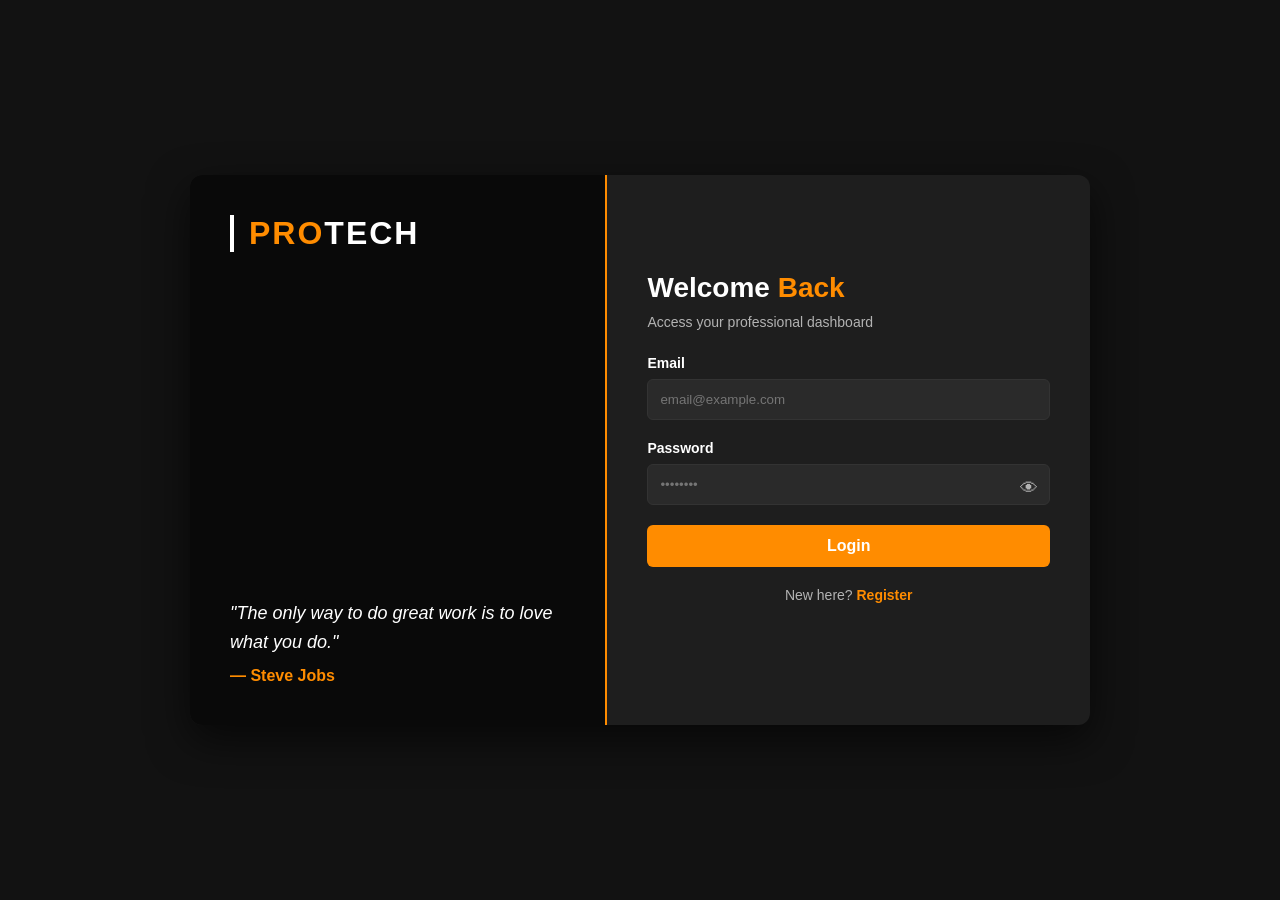
==== index.html @ ca40b7a2 "Initial commit" ====
<!DOCTYPE html>
<html lang="en">
<head>
    <meta charset="UTF-8">
    <meta name="viewport" content="width=device-width, initial-scale=1.0">
    <title>Login | ProTech</title>
    <link rel="stylesheet" href="style.css">
</head>
<body>
    <div class="split-screen">
        <div class="left-panel">
            <div class="logo-section">
                <h1>PRO<span style="color:white">TECH</span></h1>
            </div>
            <div class="quote-section">
                <blockquote>"The only way to do great work is to love what you do."</blockquote>
                <span>— Steve Jobs</span>
            </div>
        </div>

        <div class="right-panel">
            <form id="loginForm">
                <h2>Welcome <span class="highlight">Back</span></h2>
                <p>Access your professional dashboard</p>
                
                <div class="input-group">
                    <label>Email</label>
                    <input type="email" id="email" placeholder="email@example.com" required>
                    <span id="emailError" class="error-msg">Please enter a valid email.</span>
                </div>
                
                <div class="input-group">
                    <label>Password</label>
                    <input type="password" id="password" placeholder="••••••••" required>
                    <span class="toggle-password" id="eyeIcon">👁</span>
                    <span id="passError" class="error-msg">Password must be at least 6 characters.</span>
                </div>
                
                <script>
                    const passwordInput = document.getElementById('password');
                    const eyeIcon = document.getElementById('eyeIcon');

                    eyeIcon.addEventListener('click', function () {
                        // Toggle the type attribute
                        const type = passwordInput.getAttribute('type') === 'password' ? 'text' : 'password';
                        passwordInput.setAttribute('type', type);
                        
                        // Optional: Change the icon look when clicked
                        this.style.color = type === 'text' ? '#FF8C00' : '#B3B3B3';
                    });

                    // Keep your existing validation logic here...
                </script>

                <button type="submit" class="btn-primary">Login</button>
                <p class="switch-text">New here? <a href="register.html">Register</a></p>
            </form>
        </div>
    </div>

    <script>
        const loginForm = document.getElementById('loginForm');
        
        loginForm.addEventListener('submit', (e) => {
            let valid = true;
            const email = document.getElementById('email').value;
            const password = document.getElementById('password').value;

            // Reset errors
            document.querySelectorAll('.error-msg').forEach(msg => msg.style.display = 'none');

            // Simple Logic Validation
            if (!email.includes('@')) {
                document.getElementById('emailError').style.display = 'block';
                valid = false;
            }
            if (password.length < 6) {
                document.getElementById('passError').style.display = 'block';
                valid = false;
            }

            if (!valid) e.preventDefault();
        });
    </script>
</body>
</html>
---- style.css ----
/* General Reset */
* {
    margin: 0;
    padding: 0;
    box-sizing: border-box;
    font-family: 'Segoe UI', Tahoma, Geneva, Verdana, sans-serif;
}

body {
    background-color: #121212; /* Deep Black */
    color: #ffffff;
    display: flex;
    justify-content: center;
    align-items: center;
    height: 100vh;
}

.container {
    width: 100%;
    max-width: 400px;
    padding: 20px;
}

.form-card {
    background-color: #1e1e1e; /* Dark Gray Card */
    padding: 40px;
    border-radius: 12px;
    box-shadow: 0 10px 30px rgba(0,0,0,0.5);
    border-top: 5px solid #FF8C00; /* Orange Accent */
}

h2 {
    margin-bottom: 10px;
    font-size: 28px;
}

.highlight {
    color: #FF8C00;
}

p {
    color: #B3B3B3;
    margin-bottom: 25px;
    font-size: 14px;
}

.input-group {
    margin-bottom: 20px;
}

label {
    display: block;
    margin-bottom: 8px;
    font-weight: 600;
    font-size: 14px;
}

input {
    width: 100%;
    padding: 12px;
    border-radius: 6px;
    border: 1px solid #333;
    background-color: #2a2a2a;
    color: white;
    outline: none;
    transition: border 0.3s;
}

input:focus {
    border-color: #FF8C00;
}

.btn-primary {
    width: 100%;
    padding: 12px;
    background-color: #FF8C00;
    border: none;
    border-radius: 6px;
    color: white;
    font-weight: bold;
    cursor: pointer;
    font-size: 16px;
    transition: background 0.3s;
}

.btn-primary:hover {
    background-color: #e67e00;
}

.switch-text {
    margin-top: 20px;
    text-align: center;
}

.switch-text a {
    color: #FF8C00;
    text-decoration: none;
    font-weight: bold;
}

/* Previous styles remain, add/update these: */

body {
    background-color: #121212;
    color: #ffffff;
    height: 100vh;
    display: flex;
    justify-content: center;
    align-items: center;
    overflow: hidden;
}

/* New Layout Wrapper */
.split-screen {
    display: flex;
    width: 900px; /* Fixed width for a professional look */
    height: 550px;
    background-color: #1e1e1e;
    border-radius: 12px;
    overflow: hidden;
    box-shadow: 0 15px 40px rgba(0,0,0,0.6);
}

/* Left Side: Logo & Quote */
.left-panel {
    flex: 1;
    background: linear-gradient(rgba(0,0,0,0.7), rgba(0,0,0,0.7)), 
                url('https://images.unsplash.com/photo-1550751827-4bd374c3f58b?auto=format&fit=crop&q=80&w=800'); /* Tech background */
    background-size: cover;
    padding: 40px;
    display: flex;
    flex-direction: column;
    justify-content: space-between;
    border-right: 2px solid #FF8C00;
}

.logo-section h1 {
    color: #FF8C00;
    font-size: 32px;
    letter-spacing: 2px;
    border-left: 4px solid #fff;
    padding-left: 15px;
}

.quote-section blockquote {
    font-style: italic;
    color: #fff;
    font-size: 18px;
    line-height: 1.6;
}

.quote-section span {
    display: block;
    margin-top: 10px;
    color: #FF8C00;
    font-weight: bold;
}

/* Right Side: The Form */
.right-panel {
    flex: 1.2;
    padding: 40px;
    display: flex;
    flex-direction: column;
    justify-content: center;
}

/* Error Message Styling */
.error-msg {
    color: #ff4d4d;
    font-size: 12px;
    margin-top: 5px;
    display: none; /* Hidden by default */
}

/* Responsive adjustment */
@media (max-width: 800px) {
    .left-panel { display: none; }
    .split-screen { width: 400px; }
}

/* Position the input group relative so the icon can be absolute */
.input-group {
    position: relative;
    margin-bottom: 20px;
}

/* Add padding to the right so text doesn't overlap the icon */
input[type="password"], 
input[type="text"] {
    padding-right: 45px;
}

/* The Eye Icon Button */
.toggle-password {
    position: absolute;
    right: 12px;
    top: 38px; /* Adjust based on your label height */
    cursor: pointer;
    color: #B3B3B3;
    font-size: 18px;
    user-select: none;
    transition: color 0.3s;
}

.toggle-password:hover {
    color: #FF8C00;
}
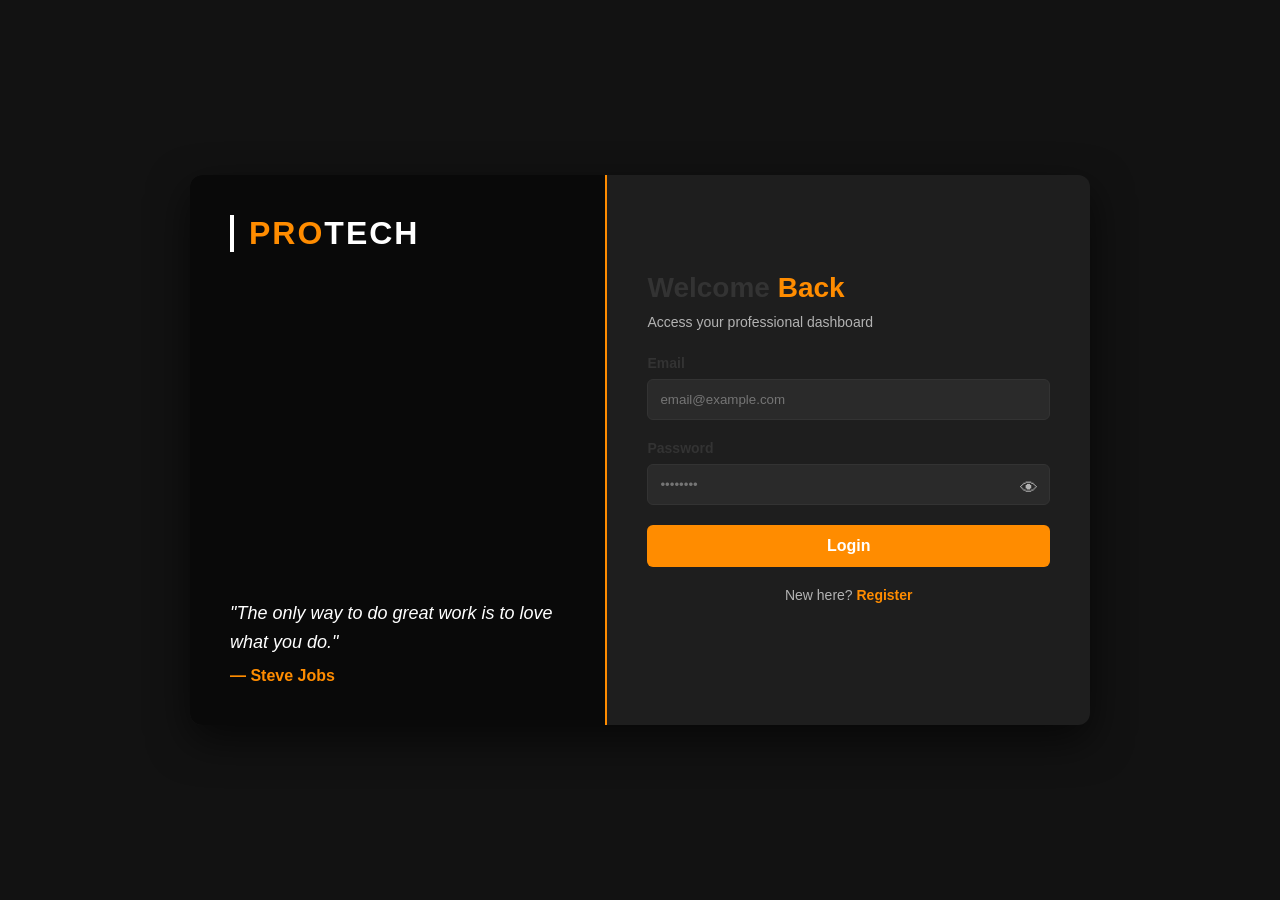
==== commit 66e369a3: "di pa tapos to" ====
--- a/index.html
+++ b/index.html
@@ -62,6 +62,8 @@
         const loginForm = document.getElementById('loginForm');
         
         loginForm.addEventListener('submit', (e) => {
+            e.preventDefault(); // Prevent the form from actually submitting to a server
+            
             let valid = true;
             const email = document.getElementById('email').value;
             const password = document.getElementById('password').value;
@@ -79,7 +81,11 @@
                 valid = false;
             }
 
-            if (!valid) e.preventDefault();
+            // --- NEW REDIRECTION LOGIC ---
+            if (valid) {
+                // This sends the user to your new PR Tracker page!
+                window.location.href = "Dashboard_PRTracker.html";
+            }
         });
     </script>
 </body>
--- a/style.css
+++ b/style.css
@@ -205,4 +205,24 @@
 
 .toggle-password:hover {
     color: #FF8C00;
-}+}
+
+/* Core Variables */
+:root {
+    --primary-orange: #FF6B00; /* ProTech orange */
+    --dark-sidebar: #1E1E1E; /* Deep gray */
+    --main-bg: white;
+    --text-primary: #333;
+    --table-header: #1A3C34; /* Dark Teal (exact match) */
+    --border-gray: #E0E0E0;
+    --status-green: #2D5A27;
+}
+
+/* Layout Reset */
+html, body {
+    margin: 0;
+    padding: 0;
+    font-family: 'Segoe UI', system-ui, -apple-system, sans-serif;
+    color: var(--text-primary);
+    overflow-x: hidden; /* Prevent horizontal scrolling */
+}
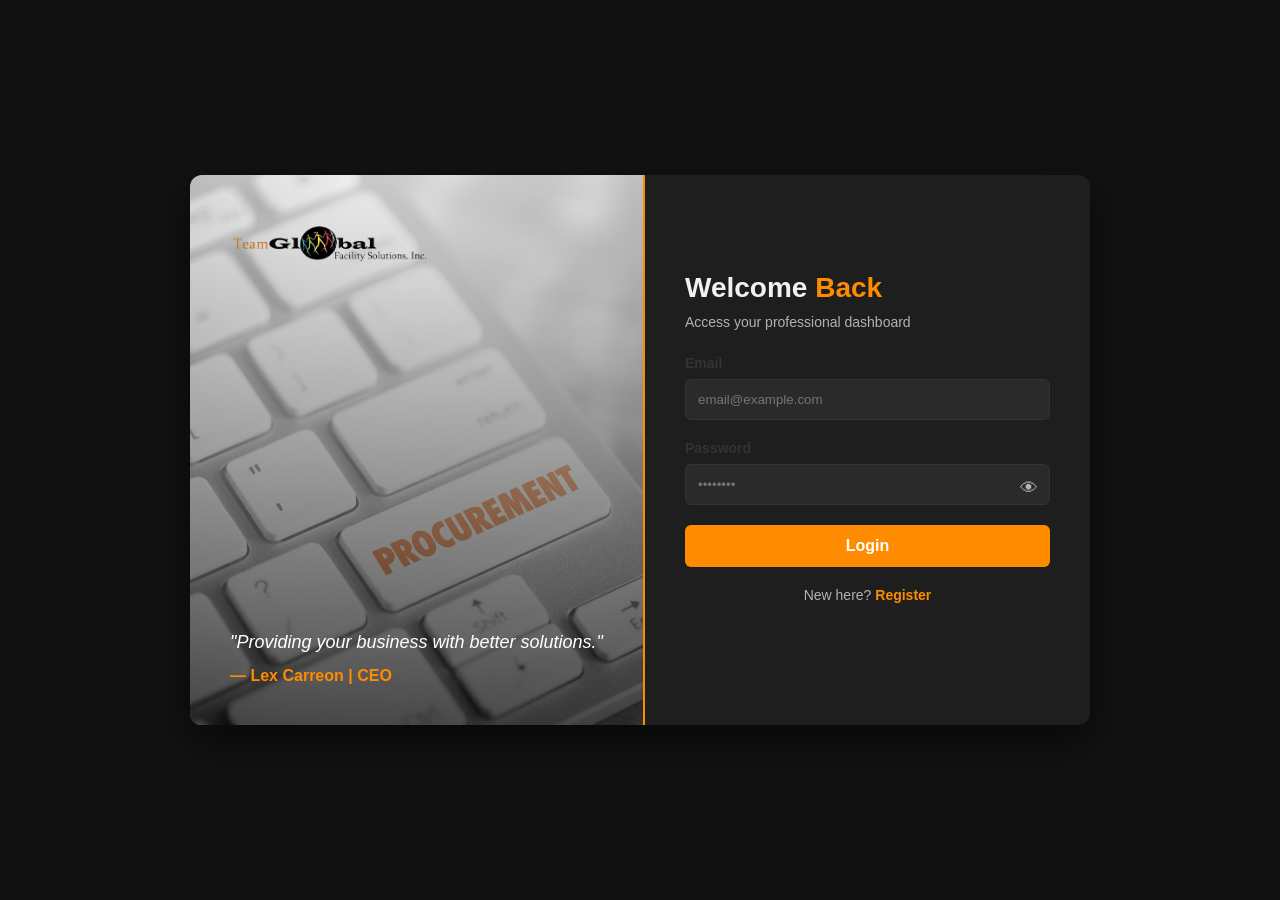
==== commit 1c724a3c: "wala pang payment functionality" ====
--- a/index.html
+++ b/index.html
@@ -10,11 +10,11 @@
     <div class="split-screen">
         <div class="left-panel">
             <div class="logo-section">
-                <h1>PRO<span style="color:white">TECH</span></h1>
-            </div>
+    <img src="Assets/logo.png" alt="ProTech Logo" class="brand-logo">
+</div>
             <div class="quote-section">
-                <blockquote>"The only way to do great work is to love what you do."</blockquote>
-                <span>— Steve Jobs</span>
+                <blockquote>"Providing your business with better solutions."</blockquote>
+                <span>— Lex Carreon | CEO</span>
             </div>
         </div>
 
--- a/style.css
+++ b/style.css
@@ -32,6 +32,7 @@
 h2 {
     margin-bottom: 10px;
     font-size: 28px;
+    color: #f3f1f0;
 }
 
 .highlight {
@@ -123,15 +124,21 @@
 
 /* Left Side: Logo & Quote */
 .left-panel {
-    flex: 1;
-    background: linear-gradient(rgba(0,0,0,0.7), rgba(0,0,0,0.7)), 
-                url('https://images.unsplash.com/photo-1550751827-4bd374c3f58b?auto=format&fit=crop&q=80&w=800'); /* Tech background */
+    background: linear-gradient(rgba(247, 246, 246, 0.71), rgba(0,0,0,0.7)), 
+                url('Assets/Gemini_Generated_Image_fn585mfn585mfn58.png'); /* Tech background */
     background-size: cover;
     padding: 40px;
     display: flex;
     flex-direction: column;
     justify-content: space-between;
     border-right: 2px solid #FF8C00;
+}
+
+
+.brand-logo {
+    max-width: 200px;   /* Adjusted size for a corner logo */
+    height: auto;
+    display: block;
 }
 
 .logo-section h1 {
